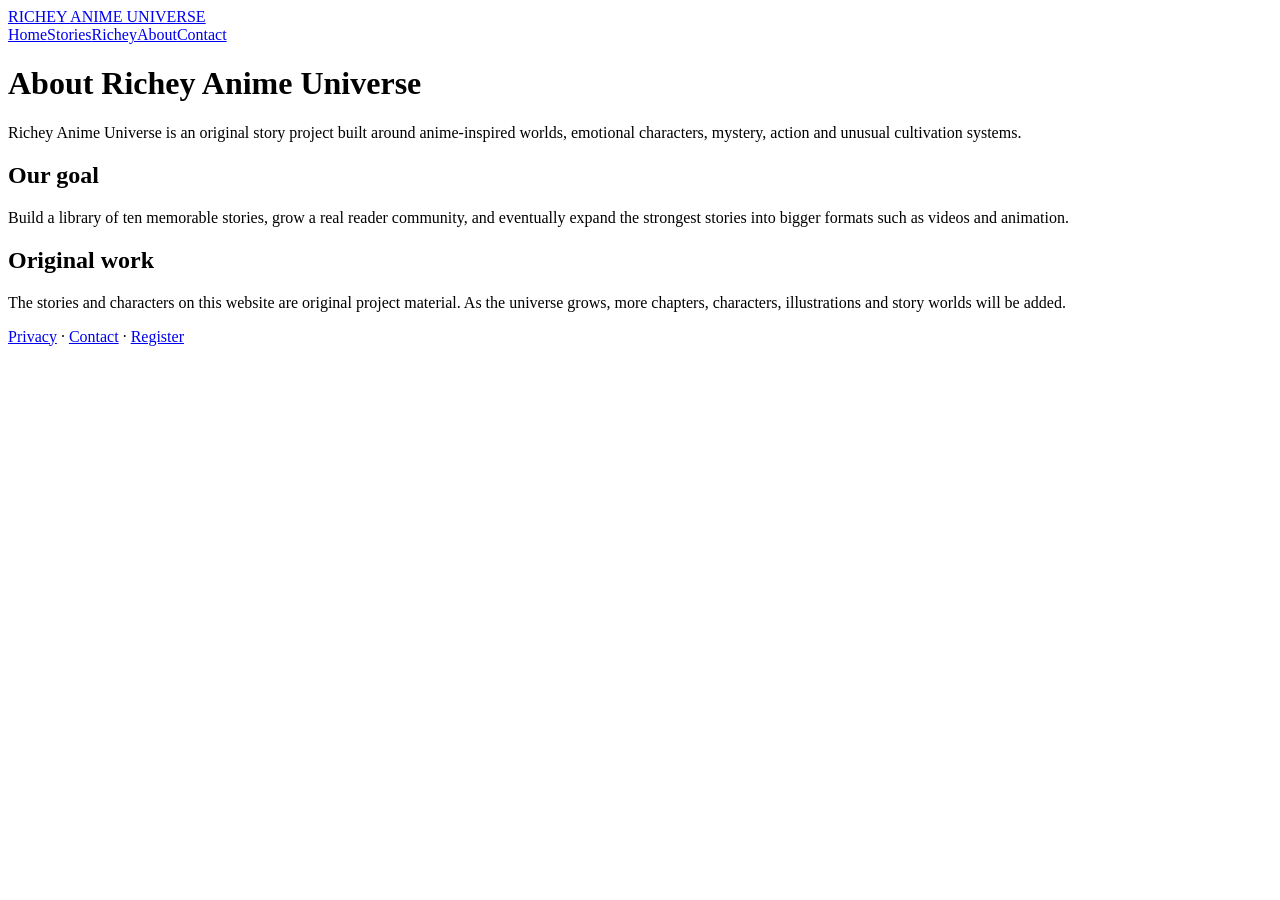
==== about.html @ 466f5574 "Add files via upload" ====
<!DOCTYPE html><html lang="en"><head><meta charset="UTF-8"><meta name="viewport" content="width=device-width,initial-scale=1.0"><title>About — Richey Anime Universe</title><link rel="stylesheet" href="style.css"></head><body><nav class="nav"><div class="wrap navin"><a class="brand" href="index.html">RICHEY <span>ANIME UNIVERSE</span></a><div class="links"><a href="index.html">Home</a><a href="stories.html">Stories</a><a href="the-world-that-forgot-richey.html">Richey</a><a class="active" href="about.html">About</a><a href="contact.html">Contact</a></div></div></nav><main class="story"><div class="wrap"><h1>About Richey Anime Universe</h1><p>Richey Anime Universe is an original story project built around anime-inspired worlds, emotional characters, mystery, action and unusual cultivation systems.</p><h2>Our goal</h2><p>Build a library of ten memorable stories, grow a real reader community, and eventually expand the strongest stories into bigger formats such as videos and animation.</p><h2>Original work</h2><p>The stories and characters on this website are original project material. As the universe grows, more chapters, characters, illustrations and story worlds will be added.</p></div></main><footer class="footer"><div class="wrap"><a href="privacy.html">Privacy</a> · <a href="contact.html">Contact</a> · <a href="register.html">Register</a></div></footer></body></html>
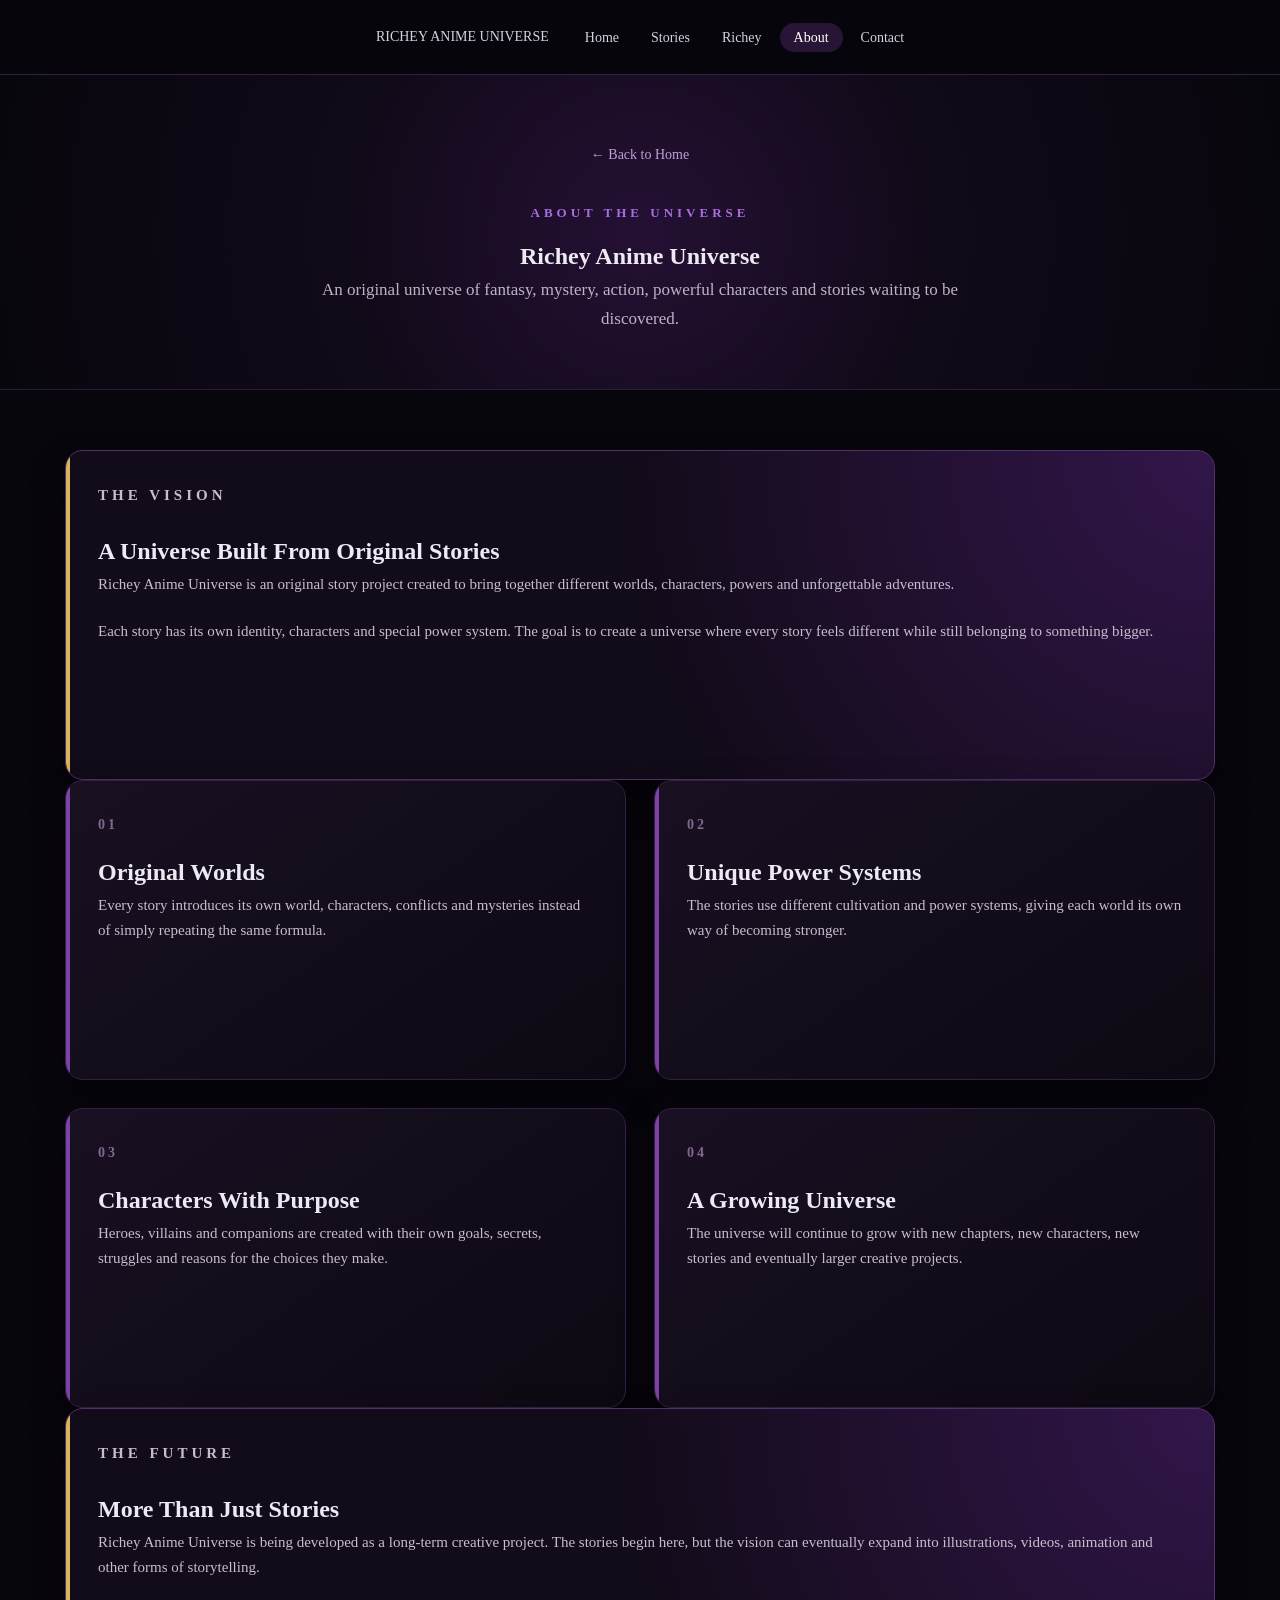
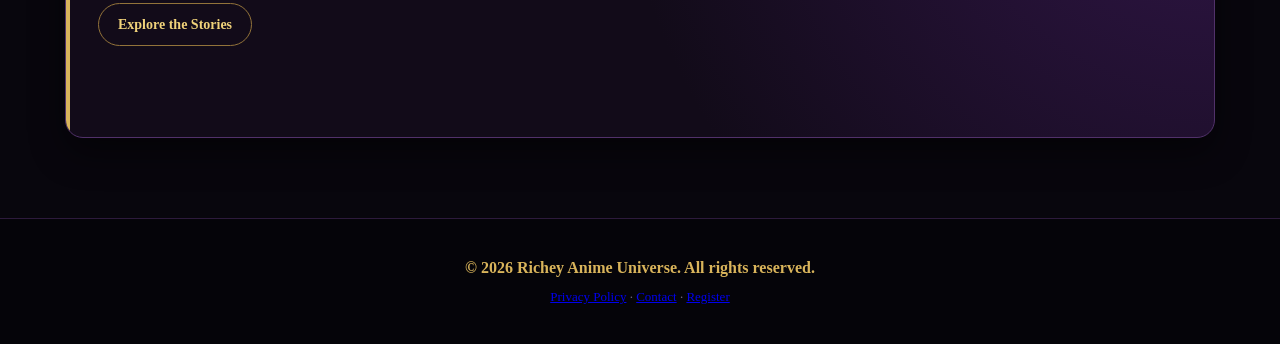
==== commit 344ed56e: "Update about.html" ====
--- a/about.html
+++ b/about.html
@@ -1 +1,168 @@
-<!DOCTYPE html><html lang="en"><head><meta charset="UTF-8"><meta name="viewport" content="width=device-width,initial-scale=1.0"><title>About — Richey Anime Universe</title><link rel="stylesheet" href="style.css"></head><body><nav class="nav"><div class="wrap navin"><a class="brand" href="index.html">RICHEY <span>ANIME UNIVERSE</span></a><div class="links"><a href="index.html">Home</a><a href="stories.html">Stories</a><a href="the-world-that-forgot-richey.html">Richey</a><a class="active" href="about.html">About</a><a href="contact.html">Contact</a></div></div></nav><main class="story"><div class="wrap"><h1>About Richey Anime Universe</h1><p>Richey Anime Universe is an original story project built around anime-inspired worlds, emotional characters, mystery, action and unusual cultivation systems.</p><h2>Our goal</h2><p>Build a library of ten memorable stories, grow a real reader community, and eventually expand the strongest stories into bigger formats such as videos and animation.</p><h2>Original work</h2><p>The stories and characters on this website are original project material. As the universe grows, more chapters, characters, illustrations and story worlds will be added.</p></div></main><footer class="footer"><div class="wrap"><a href="privacy.html">Privacy</a> · <a href="contact.html">Contact</a> · <a href="register.html">Register</a></div></footer></body></html>
+<!DOCTYPE html>
+<html lang="en">
+<head>
+  <meta charset="UTF-8">
+  <meta name="viewport" content="width=device-width, initial-scale=1.0">
+  <meta name="description" content="Learn about Richey Anime Universe, an original fantasy and anime-inspired story universe.">
+  <title>About — Richey Anime Universe</title>
+  <link rel="stylesheet" href="style.css">
+</head>
+
+<body>
+
+<header class="site-header">
+  <div class="container">
+    <nav class="main-nav">
+      <a href="index.html" class="brand">RICHEY ANIME UNIVERSE</a>
+
+      <div class="nav-links">
+        <a href="index.html">Home</a>
+        <a href="stories.html">Stories</a>
+        <a href="the-world-that-forgot-richey.html">Richey</a>
+        <a href="about.html" class="active">About</a>
+        <a href="contact.html">Contact</a>
+      </div>
+    </nav>
+  </div>
+</header>
+
+<main>
+
+  <section class="stories-hero">
+    <div class="container">
+      <a href="index.html" class="back-link">← Back to Home</a>
+
+      <p class="eyebrow">ABOUT THE UNIVERSE</p>
+
+      <h1>Richey Anime Universe</h1>
+
+      <p class="hero-text">
+        An original universe of fantasy, mystery, action, powerful characters
+        and stories waiting to be discovered.
+      </p>
+    </div>
+  </section>
+
+  <section class="stories-section">
+    <div class="container">
+
+      <div class="story-card featured-story">
+        <div class="story-content">
+
+          <p class="eyebrow">THE VISION</p>
+
+          <h2>A Universe Built From Original Stories</h2>
+
+          <p>
+            Richey Anime Universe is an original story project created to bring
+            together different worlds, characters, powers and unforgettable
+            adventures.
+          </p>
+
+          <p>
+            Each story has its own identity, characters and special power
+            system. The goal is to create a universe where every story feels
+            different while still belonging to something bigger.
+          </p>
+
+        </div>
+      </div>
+
+      <div class="story-grid">
+
+        <article class="story-card">
+          <div class="story-number">01</div>
+
+          <div class="story-content">
+            <h2>Original Worlds</h2>
+
+            <p>
+              Every story introduces its own world, characters, conflicts and
+              mysteries instead of simply repeating the same formula.
+            </p>
+          </div>
+        </article>
+
+        <article class="story-card">
+          <div class="story-number">02</div>
+
+          <div class="story-content">
+            <h2>Unique Power Systems</h2>
+
+            <p>
+              The stories use different cultivation and power systems,
+              giving each world its own way of becoming stronger.
+            </p>
+          </div>
+        </article>
+
+        <article class="story-card">
+          <div class="story-number">03</div>
+
+          <div class="story-content">
+            <h2>Characters With Purpose</h2>
+
+            <p>
+              Heroes, villains and companions are created with their own
+              goals, secrets, struggles and reasons for the choices they make.
+            </p>
+          </div>
+        </article>
+
+        <article class="story-card">
+          <div class="story-number">04</div>
+
+          <div class="story-content">
+            <h2>A Growing Universe</h2>
+
+            <p>
+              The universe will continue to grow with new chapters, new
+              characters, new stories and eventually larger creative projects.
+            </p>
+          </div>
+        </article>
+
+      </div>
+
+      <div class="story-card featured-story">
+        <div class="story-content">
+
+          <p class="eyebrow">THE FUTURE</p>
+
+          <h2>More Than Just Stories</h2>
+
+          <p>
+            Richey Anime Universe is being developed as a long-term creative
+            project. The stories begin here, but the vision can eventually
+            expand into illustrations, videos, animation and other forms of
+            storytelling.
+          </p>
+
+          <a href="stories.html" class="story-button">
+            Explore the Stories
+          </a>
+
+        </div>
+      </div>
+
+    </div>
+  </section>
+
+</main>
+
+<footer class="site-footer">
+  <div class="container">
+    <p>© 2026 Richey Anime Universe. All rights reserved.</p>
+
+    <p>
+      <a href="privacy.html">Privacy Policy</a>
+      ·
+      <a href="contact.html">Contact</a>
+      ·
+      <a href="register.html">Register</a>
+    </p>
+  </div>
+</footer>
+
+</body>
+  </html>
--- a/style.css
+++ b/style.css
@@ -0,0 +1,430 @@
+/* ================================
+   RICHEY ANIME UNIVERSE
+   Main Website Style
+   ================================ */
+
+* {
+    margin: 0;
+    padding: 0;
+    box-sizing: border-box;
+}
+
+html {
+    scroll-behavior: smooth;
+}
+
+body {
+    font-family: Georgia, "Times New Roman", serif;
+    background: #08060d;
+    color: #eeeaf3;
+    line-height: 1.7;
+}
+
+/* ================================
+   CONTAINER
+   ================================ */
+
+.container {
+    width: 92%;
+    max-width: 1150px;
+    margin: 0 auto;
+}
+
+/* ================================
+   HEADER
+   ================================ */
+
+.site-header {
+    background: rgba(8, 6, 13, 0.96);
+    border-bottom: 1px solid #342044;
+    position: sticky;
+    top: 0;
+    z-index: 1000;
+}
+
+.site-header .container {
+    padding: 18px 0;
+}
+
+.site-header h1 {
+    text-align: center;
+    color: #d9b45b;
+    font-size: 27px;
+    letter-spacing: 3px;
+    margin-bottom: 14px;
+}
+
+/* ================================
+   NAVIGATION
+   ================================ */
+
+.main-nav {
+    display: flex;
+    justify-content: center;
+    align-items: center;
+    flex-wrap: wrap;
+    gap: 8px;
+}
+
+.main-nav a {
+    color: #d8cfdf;
+    text-decoration: none;
+    padding: 7px 14px;
+    border-radius: 20px;
+    font-size: 14px;
+    transition: 0.3s ease;
+}
+
+.main-nav a:hover,
+.main-nav a.active {
+    color: #ffffff;
+    background: #281535;
+}
+
+/* ================================
+   HERO
+   ================================ */
+
+.stories-hero {
+    text-align: center;
+    padding: 65px 0 55px;
+    background:
+        radial-gradient(
+            circle at center,
+            #241034 0%,
+            #110a18 45%,
+            #08060d 100%
+        );
+    border-bottom: 1px solid #2d1a3c;
+}
+
+.back-link {
+    display: inline-block;
+    color: #bda1d1;
+    text-decoration: none;
+    margin-bottom: 35px;
+    font-size: 14px;
+}
+
+.back-link:hover {
+    color: #d9b45b;
+}
+
+.eyebrow {
+    color: #a96ee0;
+    font-size: 13px;
+    letter-spacing: 4px;
+    font-weight: bold;
+    margin-bottom: 12px;
+}
+
+.stories-hero h2 {
+    color: #f0d27a;
+    font-size: 48px;
+    line-height: 1.2;
+    margin-bottom: 18px;
+}
+
+.hero-text {
+    max-width: 650px;
+    margin: 0 auto;
+    color: #bdb3c7;
+    font-size: 17px;
+}
+
+/* ================================
+   STORIES SECTION
+   ================================ */
+
+.stories-section {
+    padding: 60px 0 80px;
+}
+
+.story-grid {
+    display: grid;
+    grid-template-columns: repeat(2, minmax(0, 1fr));
+    gap: 28px;
+}
+
+/* ================================
+   STORY CARD
+   ================================ */
+
+.story-card {
+    position: relative;
+    overflow: hidden;
+    min-height: 300px;
+
+    background:
+        linear-gradient(
+            145deg,
+            #191022,
+            #0d0912
+        );
+
+    border: 1px solid #342044;
+    border-radius: 18px;
+
+    padding: 32px;
+
+    box-shadow:
+        0 15px 35px rgba(0, 0, 0, 0.45);
+
+    transition:
+        transform 0.3s ease,
+        border-color 0.3s ease,
+        box-shadow 0.3s ease;
+}
+
+.story-card::before {
+    content: "";
+    position: absolute;
+    top: 0;
+    left: 0;
+    width: 4px;
+    height: 100%;
+    background: #7b43a6;
+}
+
+.story-card:hover {
+    transform: translateY(-6px);
+    border-color: #6d448b;
+
+    box-shadow:
+        0 20px 45px rgba(0, 0, 0, 0.6),
+        0 0 25px rgba(123, 67, 166, 0.16);
+}
+
+/* ================================
+   STORY NUMBER
+   ================================ */
+
+.story-number {
+    color: #80688f;
+    font-size: 14px;
+    font-weight: bold;
+    letter-spacing: 3px;
+    margin-bottom: 15px;
+}
+
+/* ================================
+   STORY CONTENT
+   ================================ */
+
+.story-content h3 {
+    color: #f0d27a;
+    font-size: 25px;
+    line-height: 1.3;
+    margin-bottom: 15px;
+}
+
+.story-content p {
+    color: #c7bdce;
+    font-size: 15px;
+    margin-bottom: 22px;
+}
+
+/* ================================
+   FEATURED STORY
+   ================================ */
+
+.featured-story {
+    grid-column: span 2;
+    min-height: 330px;
+
+    background:
+        radial-gradient(
+            circle at top right,
+            #32164a,
+            transparent 50%
+        ),
+        #120b19;
+
+    border-color: #51316a;
+}
+
+.featured-story::before {
+    background: #d9b45b;
+}
+
+.featured-story .story-label {
+    color: #a96ee0;
+    font-size: 12px;
+    letter-spacing: 3px;
+    font-weight: bold;
+    margin-bottom: 8px;
+}
+
+.featured-story .story-content h3 {
+    font-size: 32px;
+}
+
+/* ================================
+   STORY INFORMATION
+   ================================ */
+
+.story-info {
+    display: flex;
+    flex-wrap: wrap;
+    gap: 10px;
+    margin-bottom: 25px;
+}
+
+.story-info span {
+    display: inline-block;
+    padding: 6px 12px;
+
+    color: #d7c3e2;
+    background: #21132d;
+
+    border: 1px solid #412854;
+    border-radius: 20px;
+
+    font-size: 12px;
+}
+
+/* ================================
+   BUTTON
+   ================================ */
+
+.story-button {
+    display: inline-block;
+
+    color: #f0d27a;
+    background: transparent;
+
+    border: 1px solid #92733a;
+    border-radius: 25px;
+
+    padding: 9px 19px;
+
+    text-decoration: none;
+    font-size: 14px;
+    font-weight: bold;
+
+    transition: 0.3s ease;
+}
+
+.story-button:hover {
+    color: #ffffff;
+    background: #6a3a8c;
+    border-color: #a96ee0;
+}
+
+/* ================================
+   FOOTER
+   ================================ */
+
+.site-footer {
+    border-top: 1px solid #2d1a3c;
+    background: #050409;
+    text-align: center;
+    padding: 35px 20px;
+}
+
+.site-footer p:first-child {
+    color: #d9b45b;
+    font-weight: bold;
+    margin-bottom: 5px;
+}
+
+.site-footer p:last-child {
+    color: #756b7d;
+    font-size: 13px;
+}
+
+/* ================================
+   MOBILE
+   ================================ */
+
+@media (max-width: 750px) {
+
+    .site-header h1 {
+        font-size: 20px;
+        letter-spacing: 2px;
+    }
+
+    .main-nav {
+        gap: 4px;
+    }
+
+    .main-nav a {
+        font-size: 13px;
+        padding: 6px 9px;
+    }
+
+    .stories-hero {
+        padding: 45px 0 40px;
+    }
+
+    .stories-hero h2 {
+        font-size: 36px;
+    }
+
+    .hero-text {
+        font-size: 15px;
+    }
+
+    .story-grid {
+        grid-template-columns: 1fr;
+        gap: 20px;
+    }
+
+    .featured-story {
+        grid-column: span 1;
+    }
+
+    .story-card {
+        padding: 25px;
+        min-height: auto;
+    }
+
+    .featured-story .story-content h3 {
+        font-size: 27px;
+    }
+
+    .story-content h3 {
+        font-size: 22px;
+    }
+}
+
+/* ================================
+   SMALL PHONES
+   ================================ */
+
+@media (max-width: 430px) {
+
+    .container {
+        width: 94%;
+    }
+
+    .site-header .container {
+        padding: 14px 0;
+    }
+
+    .site-header h1 {
+        font-size: 17px;
+    }
+
+    .main-nav a {
+        font-size: 12px;
+        padding: 5px 7px;
+    }
+
+    .stories-hero h2 {
+        font-size: 31px;
+    }
+
+    .story-card {
+        padding: 22px;
+        border-radius: 14px;
+    }
+
+    .featured-story .story-content h3 {
+        font-size: 24px;
+    }
+
+    .story-content h3 {
+        font-size: 21px;
+    }
+  }
